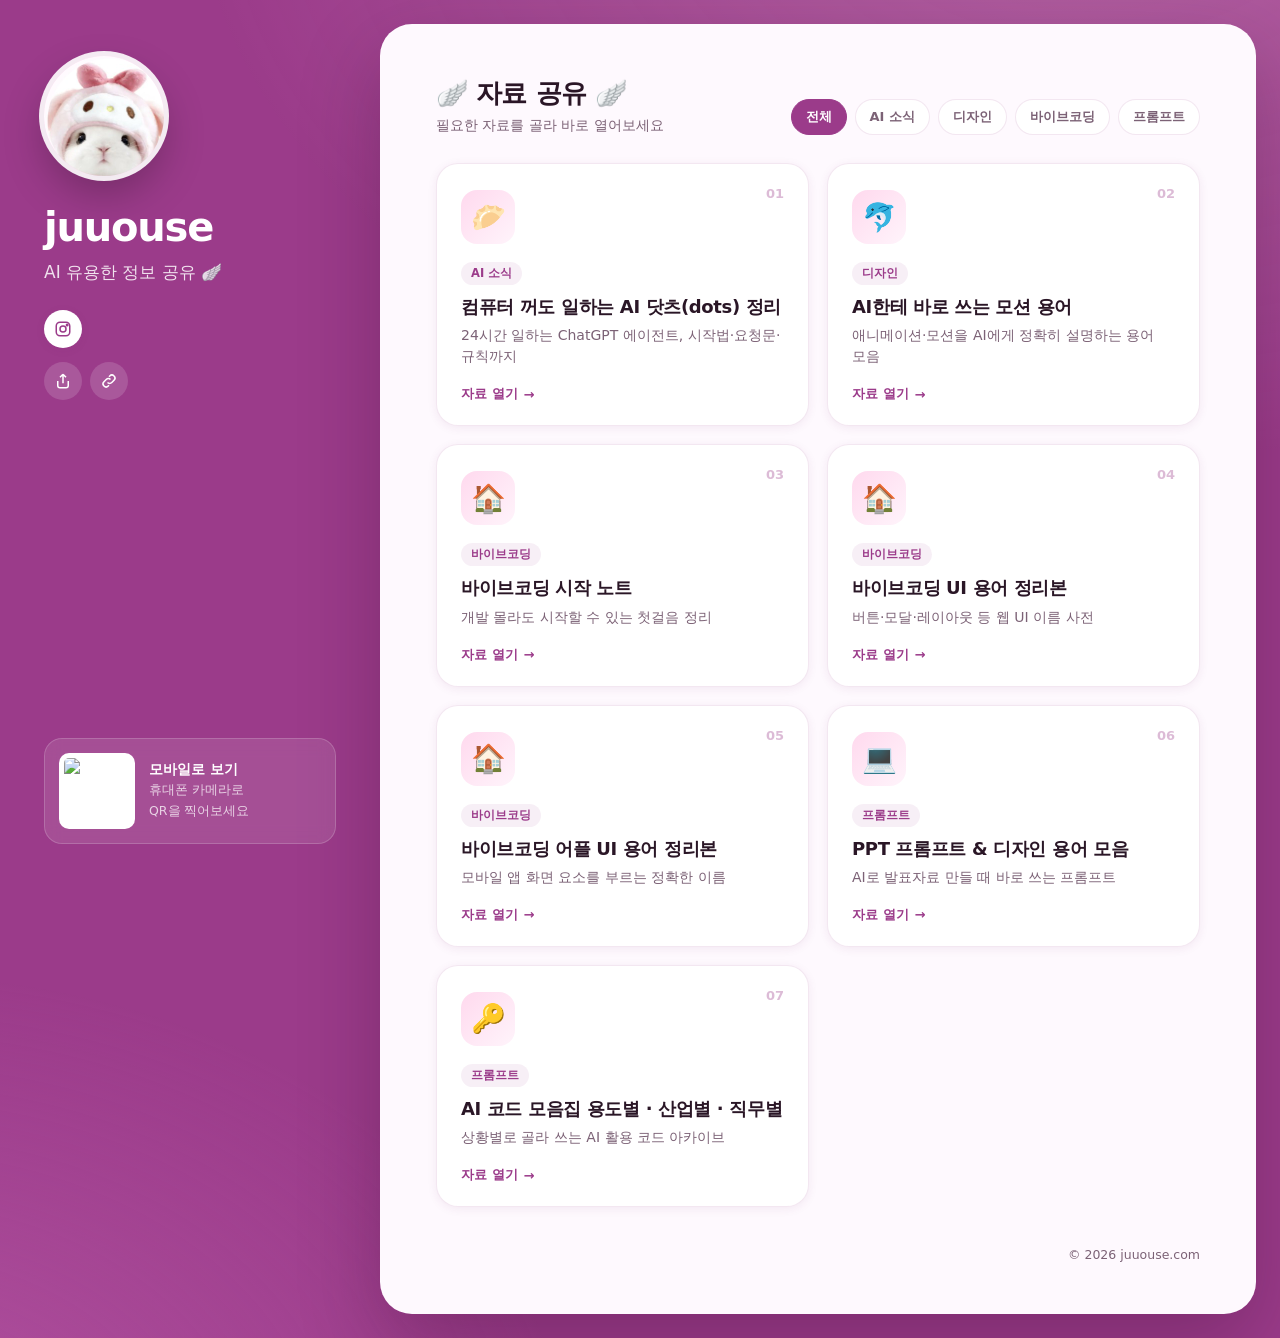
==== index.html @ 124a5a94 "Add files via upload" ====
<!doctype html>
<html lang="ko">
<head>
  <meta charset="utf-8">
  <meta name="viewport" content="width=device-width, initial-scale=1, viewport-fit=cover">
  <title>juuouse · AI 유용한 정보 공유</title>
  <meta name="description" content="바이브코딩, AI 프롬프트, 디자인 용어까지 — juuouse가 정리한 AI 실전 자료 모음">
  <link rel="canonical" href="https://juuouse.com/">

  <!-- ▼ Google Search Console 소유권 확인 (HTML 태그 방식일 때 content 값 교체) -->
  <meta name="google-site-verification" content="여기에_서치콘솔_코드">

  <!-- 공유 미리보기 (카톡·인스타 DM 등) -->
  <meta property="og:type" content="website">
  <meta property="og:url" content="https://juuouse.com/">
  <meta property="og:title" content="juuouse · AI 유용한 정보 공유">
  <meta property="og:description" content="바이브코딩·AI 프롬프트·디자인 용어 자료 모음">
  <meta property="og:image" content="https://juuouse.com/assets/og.jpg">
  <meta name="theme-color" content="#fef9fe" media="(max-width:899px)">
  <meta name="theme-color" content="#9b3b8a" media="(min-width:900px)">
  <link rel="icon" href="data:image/svg+xml,<svg xmlns='http://www.w3.org/2000/svg' viewBox='0 0 100 100'><text y='.9em' font-size='90'>🐰</text></svg>">

  <link rel="preconnect" href="https://cdn.jsdelivr.net">
  <link rel="stylesheet" href="https://cdn.jsdelivr.net/gh/orioncactus/pretendard@v1.3.9/dist/web/variable/pretendardvariable-dynamic-subset.min.css">

  <script src="links.js"></script>

  <!-- ▼ Google Analytics 4 (ID는 links.js 의 gaId 에서 관리) -->
  <script>
    (function () {
      var id = window.SITE && SITE.gaId;
      window.dataLayer = window.dataLayer || [];
      window.gtag = function () { dataLayer.push(arguments); };
      if (!id || id.indexOf("XXXX") > -1) return; // ID 넣기 전엔 꺼둠
      var s = document.createElement("script");
      s.async = true;
      s.src = "https://www.googletagmanager.com/gtag/js?id=" + id;
      document.head.appendChild(s);
      gtag("js", new Date());
      gtag("config", id);
    })();
  </script>

  <style>
    :root{
      --plum:#9b3b8a; --plum-deep:#6e2462; --plum-soft:#c768b5;
      --blush:#fef9fe; /* 인포크 모바일 배경색 */
      --font:"Pretendard Variable",Pretendard,-apple-system,BlinkMacSystemFont,"Apple SD Gothic Neo",system-ui,sans-serif,"Apple Color Emoji","Segoe UI Emoji","Noto Color Emoji"; --pink:#ffd9ee; --ink:#2a1626; --sub:#7c6276;
      --card:#ffffff; --line:rgba(155,59,138,.12);
      --shadow:0 2px 10px rgba(110,36,98,.08);
      --shadow-up:0 14px 34px rgba(110,36,98,.18);
    }
    *{box-sizing:border-box;margin:0;padding:0}
    html,body{height:100%}
    body{
      font-family:var(--font);
      color:var(--ink); background:var(--plum);
      -webkit-font-smoothing:antialiased; word-break:keep-all;
    }
    a{color:inherit;text-decoration:none}
    img{display:block}

    /* ---------- 공통 ---------- */
    .avatar{
      border-radius:50%; overflow:hidden; background:var(--pink);
      display:grid; place-items:center; flex-shrink:0;
      box-shadow:0 0 0 4px #fff, 0 6px 20px rgba(110,36,98,.25);
    }
    .avatar img{width:100%;height:100%;object-fit:cover}
    .socials{display:flex;gap:10px}
    .socials a{
      width:38px;height:38px;border-radius:50%;display:grid;place-items:center;
      background:#fff;color:var(--plum);box-shadow:var(--shadow);transition:.2s;
    }
    .socials a:hover{background:var(--plum);color:#fff;transform:translateY(-2px)}
    .socials svg{width:18px;height:18px}
    .icon-btn{
      width:38px;height:38px;border-radius:50%;border:0;cursor:pointer;
      background:rgba(155,59,138,.08);color:var(--plum);display:grid;place-items:center;transition:.2s;
    }
    .icon-btn:hover{background:var(--plum);color:#fff}
    .icon-btn svg{width:18px;height:18px}
    .toast{
      position:fixed;left:50%;bottom:32px;transform:translate(-50%,20px);
      background:var(--ink);color:#fff;padding:12px 20px;border-radius:999px;
      font-size:14px;opacity:0;pointer-events:none;transition:.3s;z-index:99;
    }
    .toast.show{opacity:1;transform:translate(-50%,0)}

    /* =========================================================
       📱 모바일 레이아웃 — 인포크 화면 그대로
       ========================================================= */
    .m-view{
      min-height:100%; background:var(--blush);
      padding:16px 16px calc(48px + env(safe-area-inset-bottom));
      font-family:var(--font);
    }
    .m-top{display:flex;justify-content:space-between}
    .m-top button{
      width:40px;height:40px;border-radius:50%;border:0;cursor:pointer;
      background:#d8d5d8;color:#fff;display:grid;place-items:center;
    }
    .m-top svg{width:20px;height:20px}
    .m-profile{text-align:center;margin-top:-8px}
    .m-profile .avatar{width:80px;height:80px;margin:0 auto 14px;font-size:40px;box-shadow:none;background:#f3eef3}
    .m-profile h1{font-size:18px;font-weight:700;color:#0a0a0c;letter-spacing:-.01em;line-height:1.3}
    .m-profile p{font-size:14px;font-weight:400;color:#1e1b1c;margin-top:10px}
    .m-profile .socials{justify-content:center;margin-top:16px}
    .m-dots{display:flex;justify-content:center;gap:9px;margin:44px 0 0}
    .m-dots i{width:4px;height:4px;border-radius:50%;background:#bbb6ba}
    .m-section{text-align:center;font-size:16px;font-weight:600;color:#1e1b1c;margin:48px 0 20px}
    .m-list{display:flex;flex-direction:column;gap:16px;max-width:480px;margin:0 auto}
    .m-link{
      display:flex;align-items:center;justify-content:center;text-align:center;
      min-height:74px;padding:16px 20px;background:#fff;border-radius:12px;
      box-shadow:0 1px 6px rgba(40,20,40,.10);
      font-size:15.5px;font-weight:500;color:#000;letter-spacing:-.01em;line-height:1.4;
      transition:transform .15s;
    }
    .m-link:active{transform:scale(.98)}
    .m-link .new{
      display:inline-block;margin-right:6px;padding:1px 6px;border-radius:6px;
      background:#ffe3f2;color:#c2378f;font-size:11px;font-weight:700;vertical-align:2px;
    }
    .m-foot{text-align:center;font-size:12px;color:#bbb6ba;margin-top:40px}
    @keyframes rise{from{opacity:0;transform:translateY(14px)}to{opacity:1;transform:none}}

    /* =========================================================
       🖥️ PC 레이아웃 (900px 이상)
       ========================================================= */
    .pc-view{display:none}
    @media (min-width:900px){
      .m-view{display:none}
      .pc-view{
        display:grid;grid-template-columns:380px 1fr;min-height:100vh;
        background:
          radial-gradient(900px 600px at 85% -10%,rgba(255,217,238,.25),transparent),
          radial-gradient(700px 500px at -10% 110%,rgba(199,104,181,.5),transparent),
          var(--plum);
      }
      /* 왼쪽: 고정 프로필 */
      .pc-side{
        position:sticky;top:0;height:100vh;padding:56px 44px;
        display:flex;flex-direction:column;color:#fff;
      }
      .pc-side .avatar{width:120px;height:120px;font-size:58px;
        box-shadow:0 0 0 5px rgba(255,255,255,.9),0 18px 40px rgba(0,0,0,.25)}
      .pc-side h1{font-size:40px;font-weight:800;letter-spacing:-.03em;margin-top:28px}
      .pc-side .bio{font-size:17px;opacity:.85;margin-top:10px;line-height:1.5}
      .pc-side .socials{margin-top:24px}
      .pc-side .actions{display:flex;gap:8px;margin-top:14px}
      .pc-side .icon-btn{background:rgba(255,255,255,.15);color:#fff}
      .pc-side .icon-btn:hover{background:#fff;color:var(--plum)}
      .pc-side .qr{
        margin-top:auto;display:flex;align-items:center;gap:14px;
        background:rgba(255,255,255,.1);border:1px solid rgba(255,255,255,.18);
        padding:14px;border-radius:18px;backdrop-filter:blur(8px);
      }
      .pc-side .qr img{width:76px;height:76px;border-radius:10px;background:#fff;padding:5px}
      .pc-side .qr b{font-size:14px;display:block}
      .pc-side .qr span{font-size:12.5px;opacity:.75;line-height:1.5}

      /* 오른쪽: 카드 그리드 */
      .pc-main{
        background:var(--blush);margin:24px 24px 24px 0;border-radius:32px;
        padding:52px 56px;box-shadow:0 30px 80px rgba(40,0,30,.25);
      }
      .pc-head{display:flex;align-items:end;justify-content:space-between;gap:20px;margin-bottom:28px}
      .pc-head h2{font-size:26px;font-weight:800;letter-spacing:-.02em}
      .pc-head p{color:var(--sub);font-size:14px;margin-top:6px}
      .filters{display:flex;gap:8px;flex-wrap:wrap}
      .filters button{
        border:1px solid var(--line);background:#fff;color:var(--sub);
        padding:8px 14px;border-radius:999px;font:inherit;font-size:13px;font-weight:600;cursor:pointer;transition:.2s;
      }
      .filters button.on,.filters button:hover{background:var(--plum);color:#fff;border-color:var(--plum)}
      .pc-grid{display:grid;grid-template-columns:repeat(auto-fill,minmax(280px,1fr));gap:18px}
      .pc-card{
        position:relative;background:#fff;border-radius:22px;padding:26px 24px 22px;
        border:1px solid var(--line);box-shadow:var(--shadow);
        display:flex;flex-direction:column;min-height:200px;
        transition:transform .25s, box-shadow .25s;animation:rise .5s both;
      }
      .pc-card:hover{transform:translateY(-6px);box-shadow:var(--shadow-up)}
      .pc-card .no{position:absolute;top:22px;right:24px;font-size:13px;font-weight:700;color:rgba(155,59,138,.35)}
      .pc-card .em{
        width:54px;height:54px;border-radius:16px;font-size:28px;
        background:linear-gradient(135deg,var(--pink),#fff4fb);display:grid;place-items:center;
      }
      .pc-card .tag{
        align-self:flex-start;margin-top:18px;font-size:11.5px;font-weight:700;
        color:var(--plum);background:rgba(155,59,138,.08);padding:4px 10px;border-radius:999px;
      }
      .pc-card .tt,.pc-card .ds{display:block}
    .pc-card .tt{font-size:18px;font-weight:800;letter-spacing:-.02em;line-height:1.35;margin-top:10px}
      .pc-card .ds{font-size:14px;color:var(--sub);margin-top:6px;line-height:1.5}
      .pc-card .go{
        margin-top:auto;padding-top:18px;font-size:13px;font-weight:700;color:var(--plum);
        display:flex;align-items:center;gap:6px;
      }
      .pc-card .go i{font-style:normal;transition:transform .25s}
      .pc-card:hover .go i{transform:translateX(5px)}
      .pc-foot{margin-top:40px;font-size:12.5px;color:var(--sub);text-align:right}
    }
    @media (prefers-reduced-motion:reduce){*{animation:none!important;transition:none!important}}
  </style>
</head>
<body>

  <!-- 📱 모바일 -->
  <main class="m-view" aria-label="모바일 링크 페이지">
    <div class="m-top">
      <button data-share aria-label="공유하기"></button>
      <button data-copy aria-label="링크 복사"></button>
    </div>
    <section class="m-profile">
      <div class="avatar" data-avatar></div>
      <h1 data-name></h1>
      <p data-bio></p>
    </section>
    <div class="m-dots" aria-hidden="true"><i></i><i></i><i></i></div>
    <div class="m-section" data-section></div>
    <nav class="m-list" id="m-list"></nav>
    <footer class="m-foot">© <span data-year></span> juuouse</footer>
  </main>

  <!-- 🖥️ PC -->
  <div class="pc-view" aria-label="PC 링크 페이지">
    <aside class="pc-side">
      <div class="avatar" data-avatar></div>
      <h1 data-name></h1>
      <p class="bio" data-bio></p>
      <div class="socials" data-socials></div>
      <div class="actions">
        <button class="icon-btn" data-share aria-label="공유하기"></button>
        <button class="icon-btn" data-copy aria-label="링크 복사"></button>
      </div>
      <div class="qr">
        <img alt="juuouse.com QR 코드" src="https://api.qrserver.com/v1/create-qr-code/?size=160x160&margin=0&data=https%3A%2F%2Fjuuouse.com%2F%3Futm_source%3Dqr%26utm_medium%3Doffline">
        <div><b>모바일로 보기</b><span>휴대폰 카메라로<br>QR을 찍어보세요</span></div>
      </div>
    </aside>
    <main class="pc-main">
      <div class="pc-head">
        <div>
          <h2 data-section></h2>
          <p>필요한 자료를 골라 바로 열어보세요</p>
        </div>
        <div class="filters" id="filters"></div>
      </div>
      <div class="pc-grid" id="pc-grid"></div>
      <footer class="pc-foot">© <span data-year></span> juuouse.com</footer>
    </main>
  </div>

  <div class="toast" id="toast"></div>

  <script>
  (function () {
    var S = window.SITE;
    var ICONS = {
      ig:'<svg viewBox="0 0 24 24" fill="none" stroke="currentColor" stroke-width="2"><rect x="3" y="3" width="18" height="18" rx="5"/><circle cx="12" cy="12" r="4"/><circle cx="17.5" cy="6.5" r="1" fill="currentColor"/></svg>',
      threads:'<svg viewBox="0 0 24 24" fill="none" stroke="currentColor" stroke-width="2"><path d="M16.5 11.5c-.5-3-3-4-5-3.5S8 10.5 9 12.5s4.5 2 6.5.5 1.5-6-2.5-7.5S5 6 5 12s3.5 8 7 8 6.5-2 6.5-5"/></svg>',
      mail:'<svg viewBox="0 0 24 24" fill="none" stroke="currentColor" stroke-width="2"><rect x="3" y="5" width="18" height="14" rx="3"/><path d="m4 7 8 6 8-6"/></svg>',
      share:'<svg viewBox="0 0 24 24" fill="none" stroke="currentColor" stroke-width="2"><path d="M12 15V3m0 0-4 4m4-4 4 4"/><path d="M5 12v6a3 3 0 0 0 3 3h8a3 3 0 0 0 3-3v-6"/></svg>',
      copy:'<svg viewBox="0 0 24 24" fill="none" stroke="currentColor" stroke-width="2"><path d="M10 14a4 4 0 0 0 5.7 0l3-3a4 4 0 0 0-5.7-5.7l-1 1"/><path d="M14 10a4 4 0 0 0-5.7 0l-3 3a4 4 0 0 0 5.7 5.7l1-1"/></svg>'
    };

    // 현재 보고 있는 레이아웃
    var mq = window.matchMedia("(min-width:900px)");
    function layout(){ return mq.matches ? "pc" : "mobile"; }

    // 바깥 링크에 UTM 붙이기 (이미 utm이 있으면 덮어쓰지 않음)
    function isExternal(url){ return /^https?:\/\//.test(url); }
    function target(url){ return isExternal(url) ? 'target="_blank" rel="noopener"' : ''; }
    function withUtm(url, slug, content){
      if (!isExternal(url)) return url; // 내 사이트 안의 글은 UTM 안 붙임 (GA 세션 끊김 방지)
      try{
        var u = new URL(url);
        var p = { utm_source:S.utm.source, utm_medium:S.utm.medium, utm_campaign:slug, utm_content:content };
        for (var k in p) if (!u.searchParams.has(k)) u.searchParams.set(k, p[k]);
        return u.toString();
      }catch(e){ return url; }
    }

    function esc(s){ return String(s).replace(/[&<>"]/g,function(c){return{"&":"&amp;","<":"&lt;",">":"&gt;",'"':"&quot;"}[c];}); }

    // 프로필 공통 채우기
    document.querySelectorAll("[data-name]").forEach(function(el){ el.textContent = S.profile.name; });
    document.querySelectorAll("[data-bio]").forEach(function(el){ el.textContent = S.profile.bio; });
    document.querySelectorAll("[data-section]").forEach(function(el){ el.textContent = S.sectionTitle; });
    document.querySelectorAll("[data-year]").forEach(function(el){ el.textContent = new Date().getFullYear(); });
    document.querySelectorAll("[data-avatar]").forEach(function(el){
      var img = new Image();
      img.alt = S.profile.name + " 프로필";
      img.onload = function(){ el.textContent=""; el.appendChild(img); };
      img.src = S.profile.image;
      el.textContent = S.profile.fallbackEmoji;
    });
    var socialHtml = S.socials.filter(function(s){return s.url;}).map(function(s){
      return '<a href="'+esc(s.url)+'" target="_blank" rel="noopener" aria-label="'+esc(s.name)+'" data-track="social_'+esc(s.icon)+'">'+(ICONS[s.icon]||"")+'</a>';
    }).join("");
    document.querySelectorAll("[data-socials]").forEach(function(el){ el.innerHTML = socialHtml; });
    document.querySelectorAll("[data-share]").forEach(function(b){ b.innerHTML = ICONS.share; });
    document.querySelectorAll("[data-copy]").forEach(function(b){ b.innerHTML = ICONS.copy; });

    // 📱 모바일 목록 (인포크처럼 가운데 제목 + 뒤에 이모지)
    document.getElementById("m-list").innerHTML = S.links.map(function(l,i){
      return '<a class="m-link" '+target(l.url)+' href="'+esc(withUtm(l.url,l.slug,"mobile"))+'" data-slug="'+esc(l.slug)+'" data-title="'+esc(l.title)+'" data-pos="'+(i+1)+'">'+
        '<span>'+(l.isNew?'<span class="new">NEW</span>':'')+esc(l.title)+' '+l.emoji+'</span></a>';
    }).join("");

    // 🖥️ PC 그리드 + 태그 필터
    var grid = document.getElementById("pc-grid");
    grid.innerHTML = S.links.map(function(l,i){
      return '<a class="pc-card" style="animation-delay:'+(i*70)+'ms" '+target(l.url)+' '+
        'href="'+esc(withUtm(l.url,l.slug,"pc"))+'" data-slug="'+esc(l.slug)+'" data-title="'+esc(l.title)+'" data-pos="'+(i+1)+'" data-tag="'+esc(l.tag||"")+'">'+
        '<span class="no">'+String(i+1).padStart(2,"0")+'</span>'+
        '<span class="em">'+l.emoji+'</span>'+
        (l.tag?'<span class="tag">'+esc(l.tag)+'</span>':'')+
        '<span class="tt">'+esc(l.title)+'</span>'+
        '<span class="ds">'+esc(l.desc||"")+'</span>'+
        '<span class="go">자료 열기 <i>→</i></span></a>';
    }).join("");

    var tags = ["전체"].concat(S.links.map(function(l){return l.tag;}).filter(function(t,i,a){return t && a.indexOf(t)===i;}));
    var fb = document.getElementById("filters");
    fb.innerHTML = tags.map(function(t,i){ return '<button class="'+(i?"":"on")+'" data-f="'+esc(t)+'">'+esc(t)+'</button>'; }).join("");
    fb.addEventListener("click", function(e){
      var b = e.target.closest("button"); if(!b) return;
      fb.querySelectorAll("button").forEach(function(x){x.classList.toggle("on",x===b);});
      var f = b.dataset.f;
      grid.querySelectorAll(".pc-card").forEach(function(c){ c.style.display = (f==="전체"||c.dataset.tag===f) ? "" : "none"; });
      gtag("event","filter_click",{ filter_tag:f });
    });

    // 📊 GA4 클릭 추적
    document.addEventListener("click", function(e){
      var a = e.target.closest("a[data-slug], a[data-track]"); if(!a) return;
      if (a.dataset.slug){
        gtag("event","link_click",{
          link_id:a.dataset.slug, link_text:a.dataset.title,
          link_position:Number(a.dataset.pos), layout:layout(),
          link_url:a.href, transport_type:"beacon"
        });
      } else {
        gtag("event","social_click",{ platform:a.dataset.track, layout:layout(), transport_type:"beacon" });
      }
    });

    // 공유 / 복사
    var toast = document.getElementById("toast"), tt;
    function say(m){ toast.textContent=m; toast.classList.add("show"); clearTimeout(tt); tt=setTimeout(function(){toast.classList.remove("show");},1800); }
    var shareUrl = "https://juuouse.com/";
    function copy(){
      (navigator.clipboard ? navigator.clipboard.writeText(shareUrl) : Promise.reject())
        .then(function(){ say("링크를 복사했어요 ✨"); })
        .catch(function(){ say(shareUrl); });
      gtag("event","share",{ method:"copy", layout:layout() });
    }
    document.querySelectorAll("[data-copy]").forEach(function(b){ b.onclick = copy; });
    document.querySelectorAll("[data-share]").forEach(function(b){
      b.onclick = function(){
        if (navigator.share){
          navigator.share({ title:document.title, url:shareUrl }).catch(function(){});
          gtag("event","share",{ method:"native", layout:layout() });
        } else copy();
      };
    });
  })();
  </script>
</body>
</html>
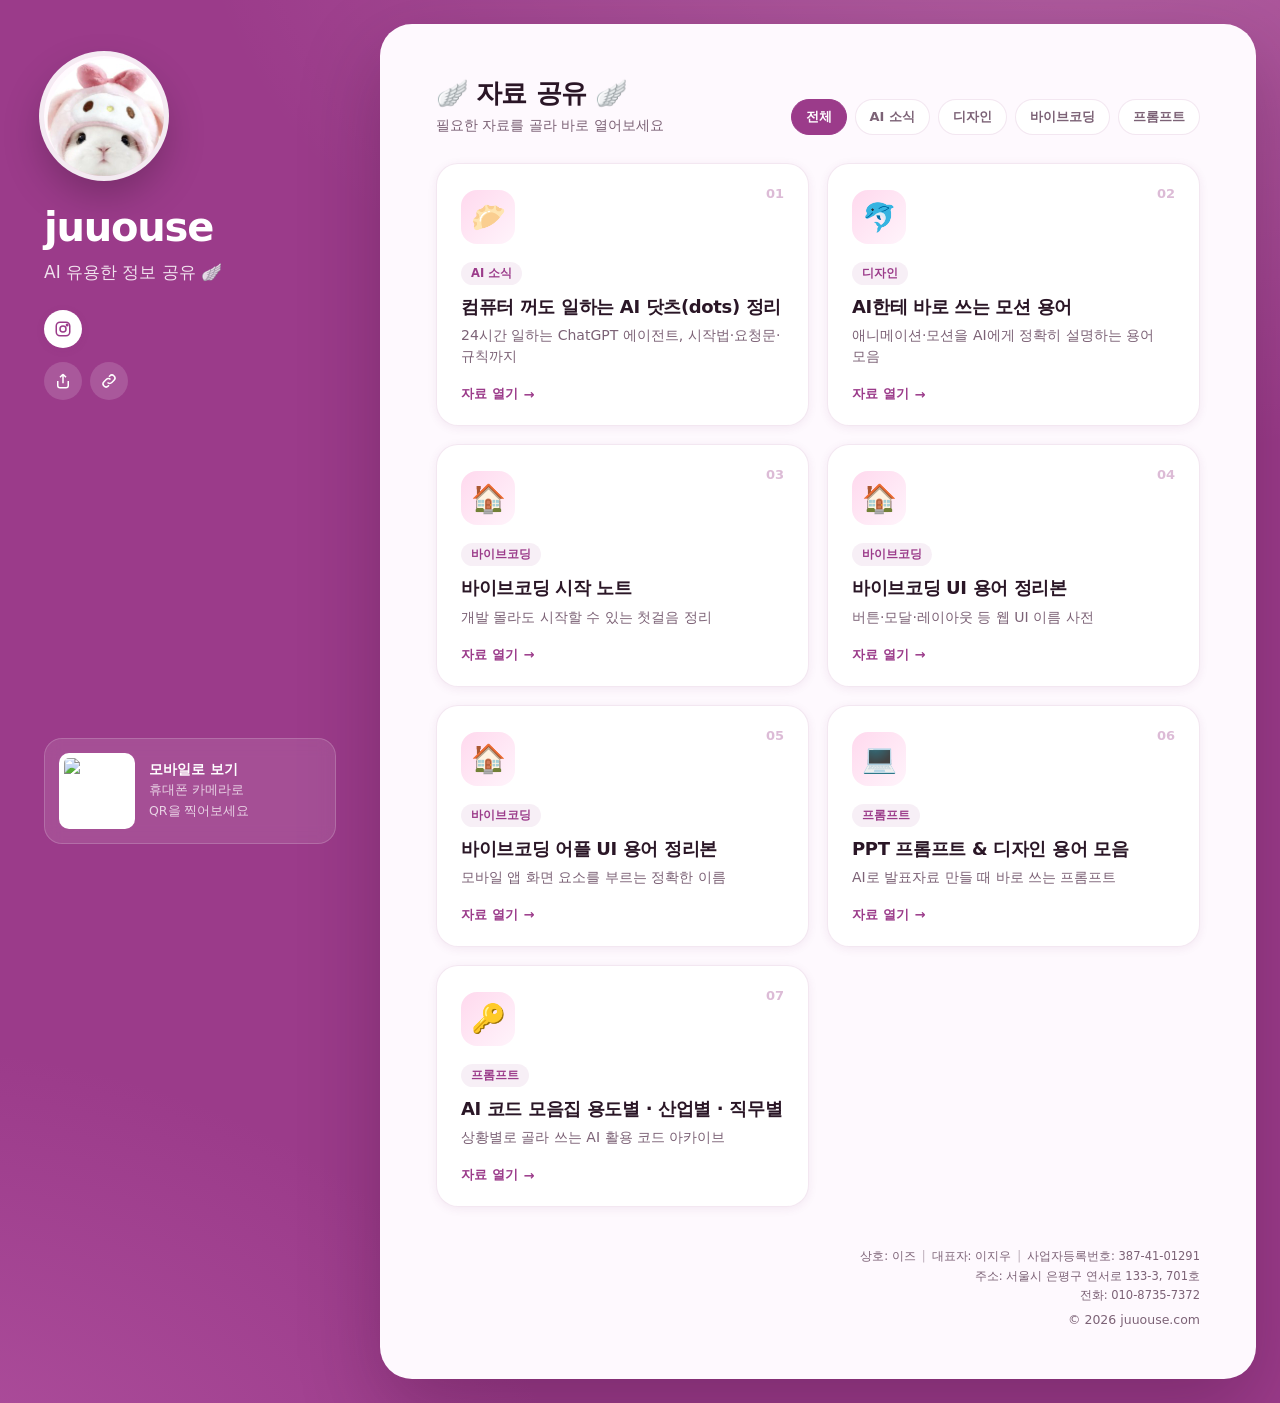
==== commit 735aae17: "Add files via upload" ====
--- a/index.html
+++ b/index.html
@@ -123,6 +123,12 @@
       background:#ffe3f2;color:#c2378f;font-size:11px;font-weight:700;vertical-align:2px;
     }
     .m-foot{text-align:center;font-size:12px;color:#bbb6ba;margin-top:40px}
+    /* 사업자 정보 (links.js 의 business 에서 관리) */
+    .biz{font-size:11.5px;line-height:1.7;color:#a59ba3;word-break:keep-all}
+    .biz:empty{display:none}
+    .biz span+span::before{content:"|";margin:0 6px;opacity:.5}
+    .m-view .biz{text-align:center;margin-top:40px}
+    .m-view .biz + .m-foot{margin-top:8px}
     @keyframes rise{from{opacity:0;transform:translateY(14px)}to{opacity:1;transform:none}}
 
     /* =========================================================
@@ -201,6 +207,8 @@
       .pc-card .go i{font-style:normal;transition:transform .25s}
       .pc-card:hover .go i{transform:translateX(5px)}
       .pc-foot{margin-top:40px;font-size:12.5px;color:var(--sub);text-align:right}
+      .pc-main .biz{margin-top:40px;text-align:right;color:var(--sub)}
+      .pc-main .biz + .pc-foot{margin-top:6px}
     }
     @media (prefers-reduced-motion:reduce){*{animation:none!important;transition:none!important}}
   </style>
@@ -221,6 +229,7 @@
     <div class="m-dots" aria-hidden="true"><i></i><i></i><i></i></div>
     <div class="m-section" data-section></div>
     <nav class="m-list" id="m-list"></nav>
+    <div class="biz" data-biz></div>
     <footer class="m-foot">© <span data-year></span> juuouse</footer>
   </main>
 
@@ -249,6 +258,7 @@
         <div class="filters" id="filters"></div>
       </div>
       <div class="pc-grid" id="pc-grid"></div>
+      <div class="biz" data-biz></div>
       <footer class="pc-foot">© <span data-year></span> juuouse.com</footer>
     </main>
   </div>
@@ -290,6 +300,20 @@
     document.querySelectorAll("[data-bio]").forEach(function(el){ el.textContent = S.profile.bio; });
     document.querySelectorAll("[data-section]").forEach(function(el){ el.textContent = S.sectionTitle; });
     document.querySelectorAll("[data-year]").forEach(function(el){ el.textContent = new Date().getFullYear(); });
+
+    // 사업자 정보 (빈 칸은 자동으로 숨김, 전화번호는 showPhone 으로 켜고 끔)
+    var B = S.business || {};
+    var bizRows = [
+      [["상호", B.name], ["대표자", B.owner], ["사업자등록번호", B.regNo]],
+      [["주소", B.address]],
+      [["전화", B.showPhone ? B.phone : ""], ["이메일", B.email]]
+    ].map(function(row){
+      var cells = row.filter(function(c){ return c[1]; }).map(function(c){
+        return '<span>'+esc(c[0])+': '+esc(c[1])+'</span>';
+      });
+      return cells.length ? '<div>'+cells.join("")+'</div>' : "";
+    }).join("");
+    document.querySelectorAll("[data-biz]").forEach(function(el){ el.innerHTML = bizRows; });
     document.querySelectorAll("[data-avatar]").forEach(function(el){
       var img = new Image();
       img.alt = S.profile.name + " 프로필";
